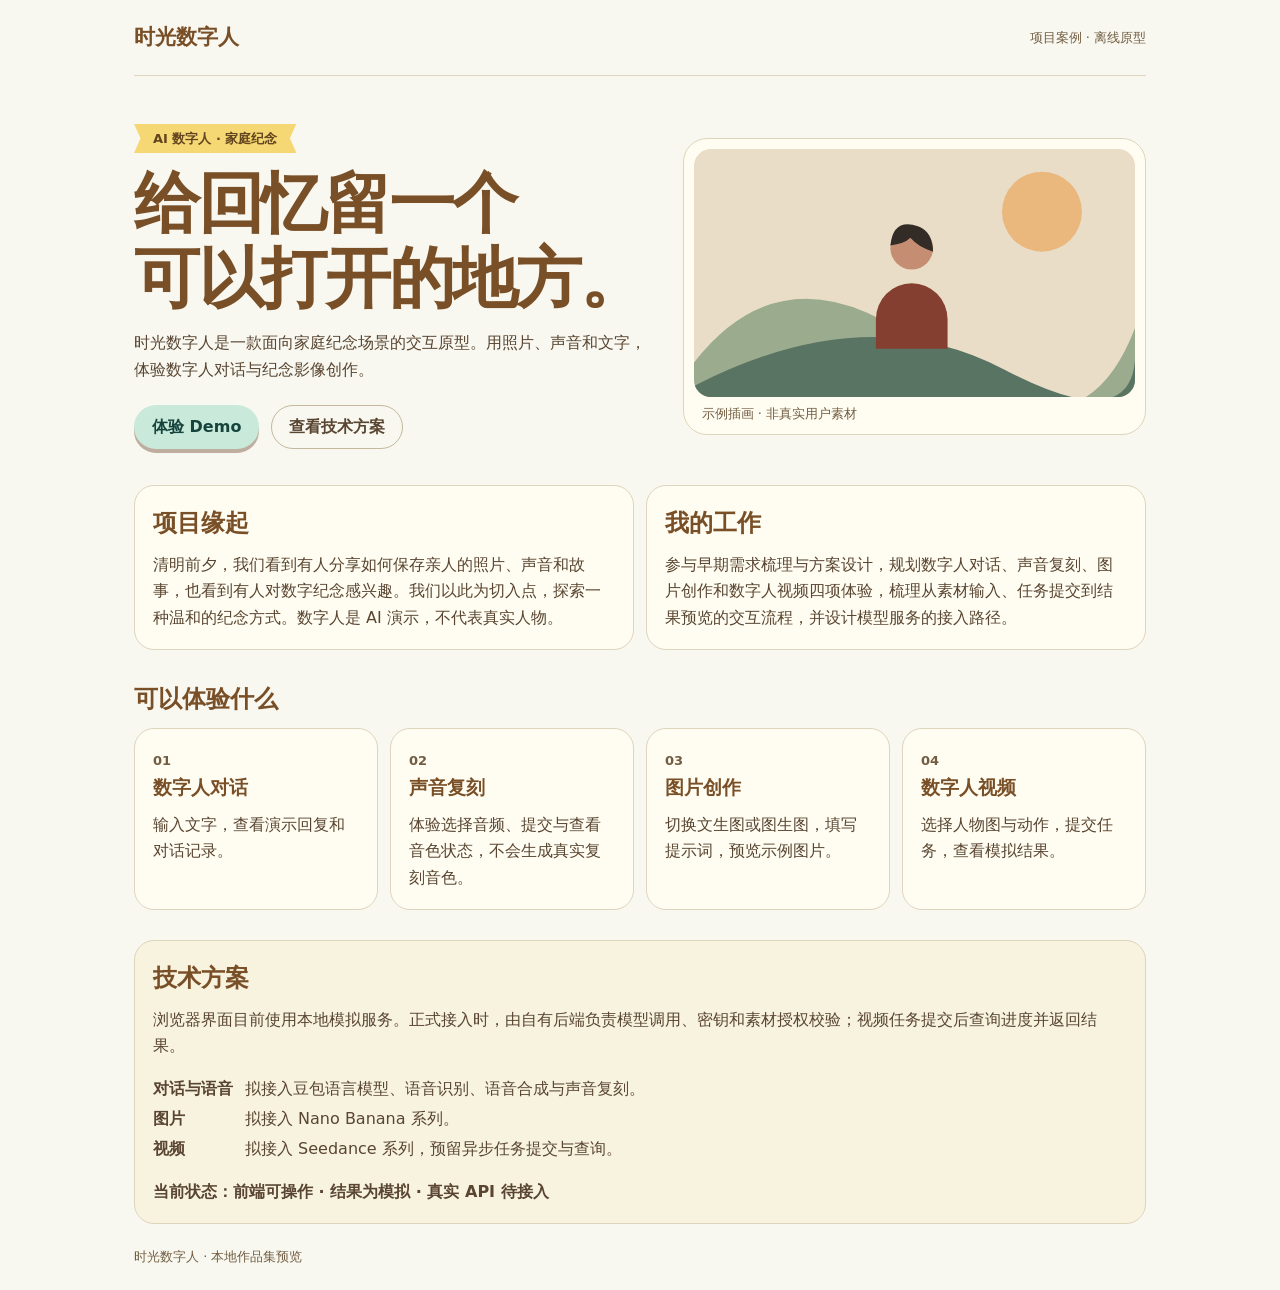
==== index.html @ 50b84f9d "发布时光数字人展示项目" ====
<!doctype html>
<html lang="zh-CN">
<meta charset="utf-8">
<meta name="viewport" content="width=device-width,initial-scale=1">
<title>时光数字人 · 项目展示</title>
<link rel="stylesheet" href="showcase.css">
<main>
  <header><strong>时光数字人</strong><span>项目案例 · 离线原型</span></header>
  <section class="hero">
    <div><p class="ribbon">AI 数字人 · 家庭纪念</p>
    <h1>给回忆留一个<br>可以打开的地方。</h1>
    <p>时光数字人是一款面向家庭纪念场景的交互原型。用照片、声音和文字，体验数字人对话与纪念影像创作。</p>
    <nav aria-label="项目入口"><a class="primary" href="demo.html">体验 Demo</a><a href="#technical">查看技术方案</a></nav></div>
    <figure><img src="sample.svg" alt="一幅人物站在夕阳花园中的示例插画"><figcaption>示例插画 · 非真实用户素材</figcaption></figure>
  </section>
  <section class="overview">
    <article><h2>项目缘起</h2><p>清明前夕，我们看到有人分享如何保存亲人的照片、声音和故事，也看到有人对数字纪念感兴趣。我们以此为切入点，探索一种温和的纪念方式。数字人是 AI 演示，不代表真实人物。</p></article>
    <article><h2>我的工作</h2><p>参与早期需求梳理与方案设计，规划数字人对话、声音复刻、图片创作和数字人视频四项体验，梳理从素材输入、任务提交到结果预览的交互流程，并设计模型服务的接入路径。</p></article>
  </section>
  <section><h2>可以体验什么</h2><div class="cards">
    <article><small>01</small><h3>数字人对话</h3><p>输入文字，查看演示回复和对话记录。</p></article>
    <article><small>02</small><h3>声音复刻</h3><p>体验选择音频、提交与查看音色状态，不会生成真实复刻音色。</p></article>
    <article><small>03</small><h3>图片创作</h3><p>切换文生图或图生图，填写提示词，预览示例图片。</p></article>
    <article><small>04</small><h3>数字人视频</h3><p>选择人物图与动作，提交任务，查看模拟结果。</p></article>
  </div></section>
  <section id="technical" class="technical"><h2>技术方案</h2>
    <p>浏览器界面目前使用本地模拟服务。正式接入时，由自有后端负责模型调用、密钥和素材授权校验；视频任务提交后查询进度并返回结果。</p>
    <dl><dt>对话与语音</dt><dd>拟接入豆包语言模型、语音识别、语音合成与声音复刻。</dd><dt>图片</dt><dd>拟接入 Nano Banana 系列。</dd><dt>视频</dt><dd>拟接入 Seedance 系列，预留异步任务提交与查询。</dd></dl>
    <p class="status">当前状态：前端可操作 · 结果为模拟 · 真实 API 待接入</p>
  </section>
  <footer>时光数字人 · 本地作品集预览</footer>
</main>
</html>
---- showcase.css ----
:root{font:16px/1.65 Nunito,"Noto Sans SC","PingFang SC",system-ui,sans-serif;color:#594531;background:#f8f8f0;--line:#dfd4bc;--mint:#c9eadb;--paper:#fffdf1}
*{box-sizing:border-box}body{margin:0}main{max-width:1060px;margin:auto;padding:0 24px}header{display:flex;justify-content:space-between;align-items:center;gap:12px;padding:20px 0;border-bottom:1px solid var(--line)}header strong{font-size:21px;color:#794f27}header span,small,figcaption,footer{color:#725d42;font-size:13px}.hero{display:grid;grid-template-columns:1fr .9fr;gap:34px;align-items:center;padding:48px 0 36px}.ribbon{display:inline-block;background:#f5d873;color:#62441f;padding:4px 19px;margin:0;clip-path:polygon(0 0,100% 0,96% 50%,100% 100%,0 100%,4% 50%);font-size:13px;font-weight:750}h1{font-size:clamp(36px,6vw,66px);color:#794f27;line-height:1.13;letter-spacing:-.035em;margin:14px 0}h2,h3{color:#794f27;margin:0 0 8px}p{margin:0 0 14px}nav{display:flex;flex-wrap:wrap;gap:12px;margin-top:22px}nav a{display:inline-flex;align-items:center;min-height:44px;border-radius:50px;padding:8px 17px;border:1px solid #c4b89e;text-decoration:none;color:#594531;font-weight:700}nav .primary{background:var(--mint);color:#16443d;border-color:transparent;box-shadow:0 4px #bdaea0}nav a:active{transform:translateY(2px)}a:focus-visible{outline:2px solid #856400;outline-offset:3px}figure{margin:0;background:var(--paper);padding:10px;border-radius:24px;border:1px solid var(--line)}figure img{width:100%;display:block;border-radius:17px}figcaption{padding:6px 8px 0}.overview,.cards{display:grid;gap:12px;margin-bottom:30px}.overview{grid-template-columns:repeat(2,1fr)}.cards{grid-template-columns:repeat(4,1fr)}article,.technical{padding:18px;background:var(--paper);border:1px solid var(--line);border-radius:20px}article p{margin-bottom:0}small{font-weight:800}.technical{background:#f7f3df}dl{display:grid;grid-template-columns:max-content 1fr;gap:4px 12px}dt{font-weight:750}dd{margin:0}.status{margin:0;font-weight:700}footer{padding:22px 0}
@media(max-width:720px){.hero{grid-template-columns:1fr;gap:22px;padding-top:30px}.cards{grid-template-columns:repeat(2,1fr)}}@media(max-width:420px){main{padding:0 16px}.overview{grid-template-columns:1fr}}
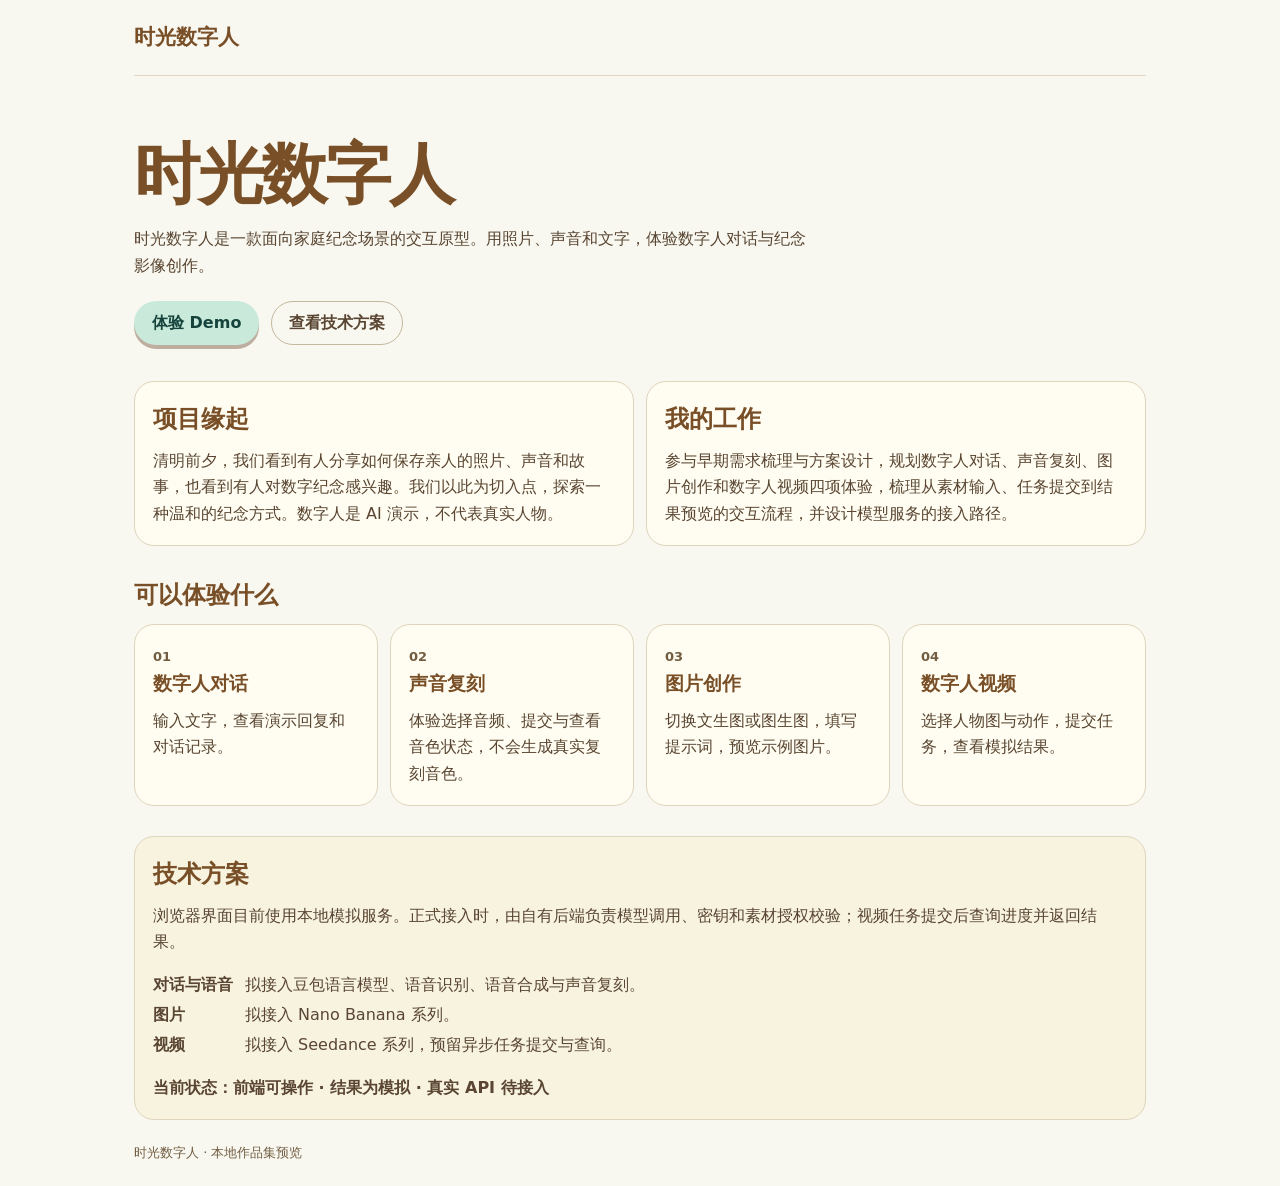
==== commit b2a5f40a: "Simplify project presentation" ====
--- a/index.html
+++ b/index.html
@@ -5,13 +5,11 @@
 <title>时光数字人 · 项目展示</title>
 <link rel="stylesheet" href="showcase.css">
 <main>
-  <header><strong>时光数字人</strong><span>项目案例 · 离线原型</span></header>
+  <header><strong>时光数字人</strong></header>
   <section class="hero">
-    <div><p class="ribbon">AI 数字人 · 家庭纪念</p>
-    <h1>给回忆留一个<br>可以打开的地方。</h1>
+    <div><h1>时光数字人</h1>
     <p>时光数字人是一款面向家庭纪念场景的交互原型。用照片、声音和文字，体验数字人对话与纪念影像创作。</p>
     <nav aria-label="项目入口"><a class="primary" href="demo.html">体验 Demo</a><a href="#technical">查看技术方案</a></nav></div>
-    <figure><img src="sample.svg" alt="一幅人物站在夕阳花园中的示例插画"><figcaption>示例插画 · 非真实用户素材</figcaption></figure>
   </section>
   <section class="overview">
     <article><h2>项目缘起</h2><p>清明前夕，我们看到有人分享如何保存亲人的照片、声音和故事，也看到有人对数字纪念感兴趣。我们以此为切入点，探索一种温和的纪念方式。数字人是 AI 演示，不代表真实人物。</p></article>
--- a/showcase.css
+++ b/showcase.css
@@ -1,3 +1,5 @@
 :root{font:16px/1.65 Nunito,"Noto Sans SC","PingFang SC",system-ui,sans-serif;color:#594531;background:#f8f8f0;--line:#dfd4bc;--mint:#c9eadb;--paper:#fffdf1}
 *{box-sizing:border-box}body{margin:0}main{max-width:1060px;margin:auto;padding:0 24px}header{display:flex;justify-content:space-between;align-items:center;gap:12px;padding:20px 0;border-bottom:1px solid var(--line)}header strong{font-size:21px;color:#794f27}header span,small,figcaption,footer{color:#725d42;font-size:13px}.hero{display:grid;grid-template-columns:1fr .9fr;gap:34px;align-items:center;padding:48px 0 36px}.ribbon{display:inline-block;background:#f5d873;color:#62441f;padding:4px 19px;margin:0;clip-path:polygon(0 0,100% 0,96% 50%,100% 100%,0 100%,4% 50%);font-size:13px;font-weight:750}h1{font-size:clamp(36px,6vw,66px);color:#794f27;line-height:1.13;letter-spacing:-.035em;margin:14px 0}h2,h3{color:#794f27;margin:0 0 8px}p{margin:0 0 14px}nav{display:flex;flex-wrap:wrap;gap:12px;margin-top:22px}nav a{display:inline-flex;align-items:center;min-height:44px;border-radius:50px;padding:8px 17px;border:1px solid #c4b89e;text-decoration:none;color:#594531;font-weight:700}nav .primary{background:var(--mint);color:#16443d;border-color:transparent;box-shadow:0 4px #bdaea0}nav a:active{transform:translateY(2px)}a:focus-visible{outline:2px solid #856400;outline-offset:3px}figure{margin:0;background:var(--paper);padding:10px;border-radius:24px;border:1px solid var(--line)}figure img{width:100%;display:block;border-radius:17px}figcaption{padding:6px 8px 0}.overview,.cards{display:grid;gap:12px;margin-bottom:30px}.overview{grid-template-columns:repeat(2,1fr)}.cards{grid-template-columns:repeat(4,1fr)}article,.technical{padding:18px;background:var(--paper);border:1px solid var(--line);border-radius:20px}article p{margin-bottom:0}small{font-weight:800}.technical{background:#f7f3df}dl{display:grid;grid-template-columns:max-content 1fr;gap:4px 12px}dt{font-weight:750}dd{margin:0}.status{margin:0;font-weight:700}footer{padding:22px 0}
 @media(max-width:720px){.hero{grid-template-columns:1fr;gap:22px;padding-top:30px}.cards{grid-template-columns:repeat(2,1fr)}}@media(max-width:420px){main{padding:0 16px}.overview{grid-template-columns:1fr}}
+/* The overview starts with project information, not a decorative preview. */
+main .hero{grid-template-columns:minmax(0,42rem)}
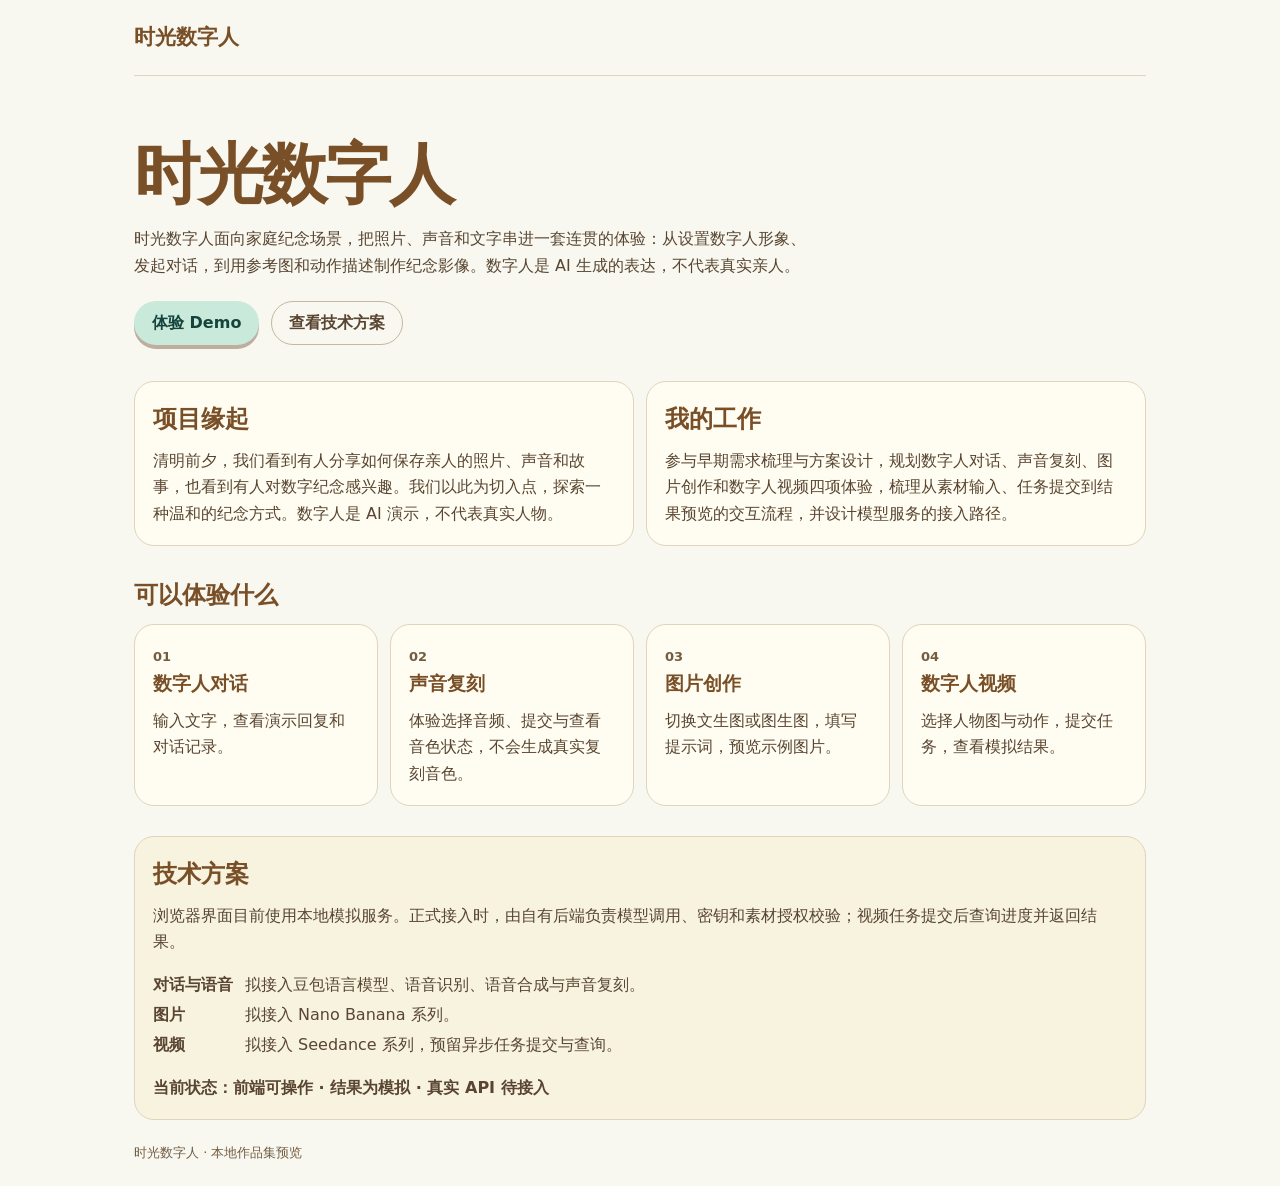
==== commit 34ff93bc: "Expand project overview and link interactive demo" ====
--- a/index.html
+++ b/index.html
@@ -8,7 +8,7 @@
   <header><strong>时光数字人</strong></header>
   <section class="hero">
     <div><h1>时光数字人</h1>
-    <p>时光数字人是一款面向家庭纪念场景的交互原型。用照片、声音和文字，体验数字人对话与纪念影像创作。</p>
+    <p>时光数字人面向家庭纪念场景，把照片、声音和文字串进一套连贯的体验：从设置数字人形象、发起对话，到用参考图和动作描述制作纪念影像。数字人是 AI 生成的表达，不代表真实亲人。</p>
     <nav aria-label="项目入口"><a class="primary" href="demo.html">体验 Demo</a><a href="#technical">查看技术方案</a></nav></div>
   </section>
   <section class="overview">
